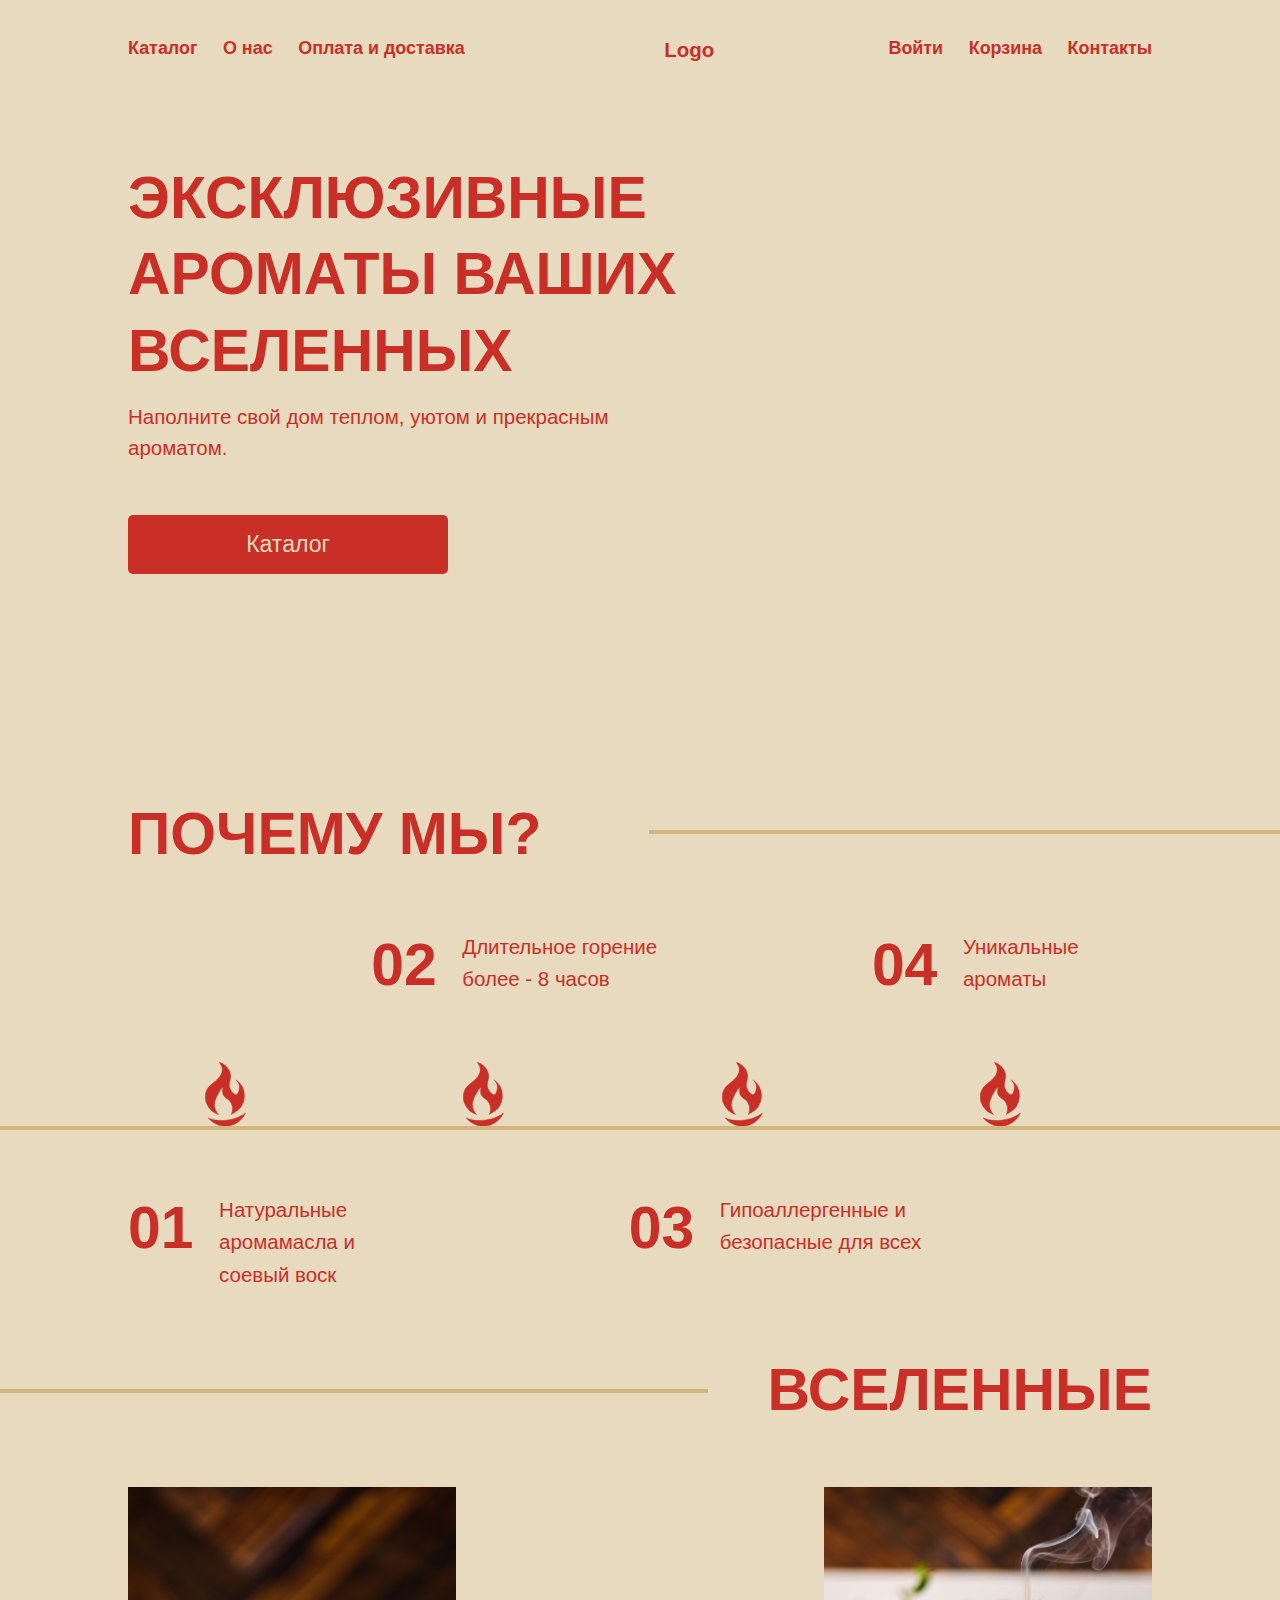
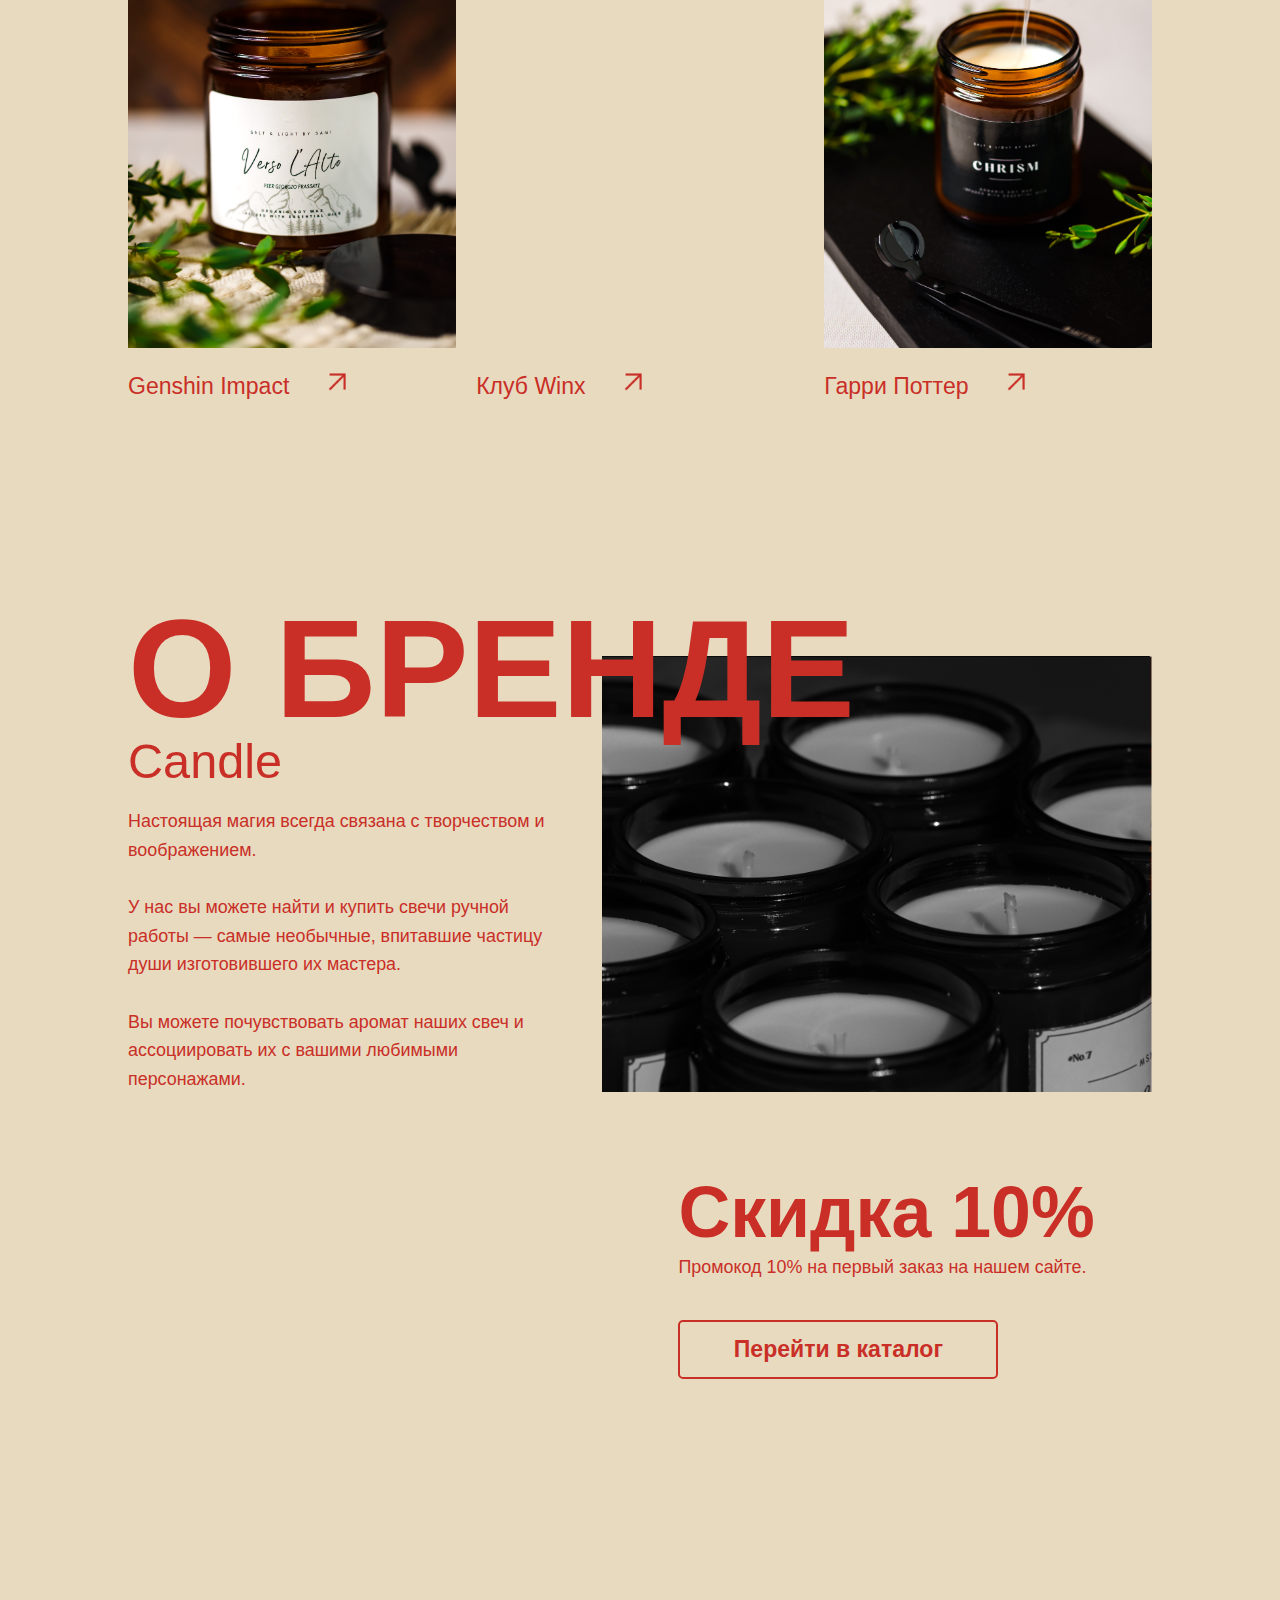
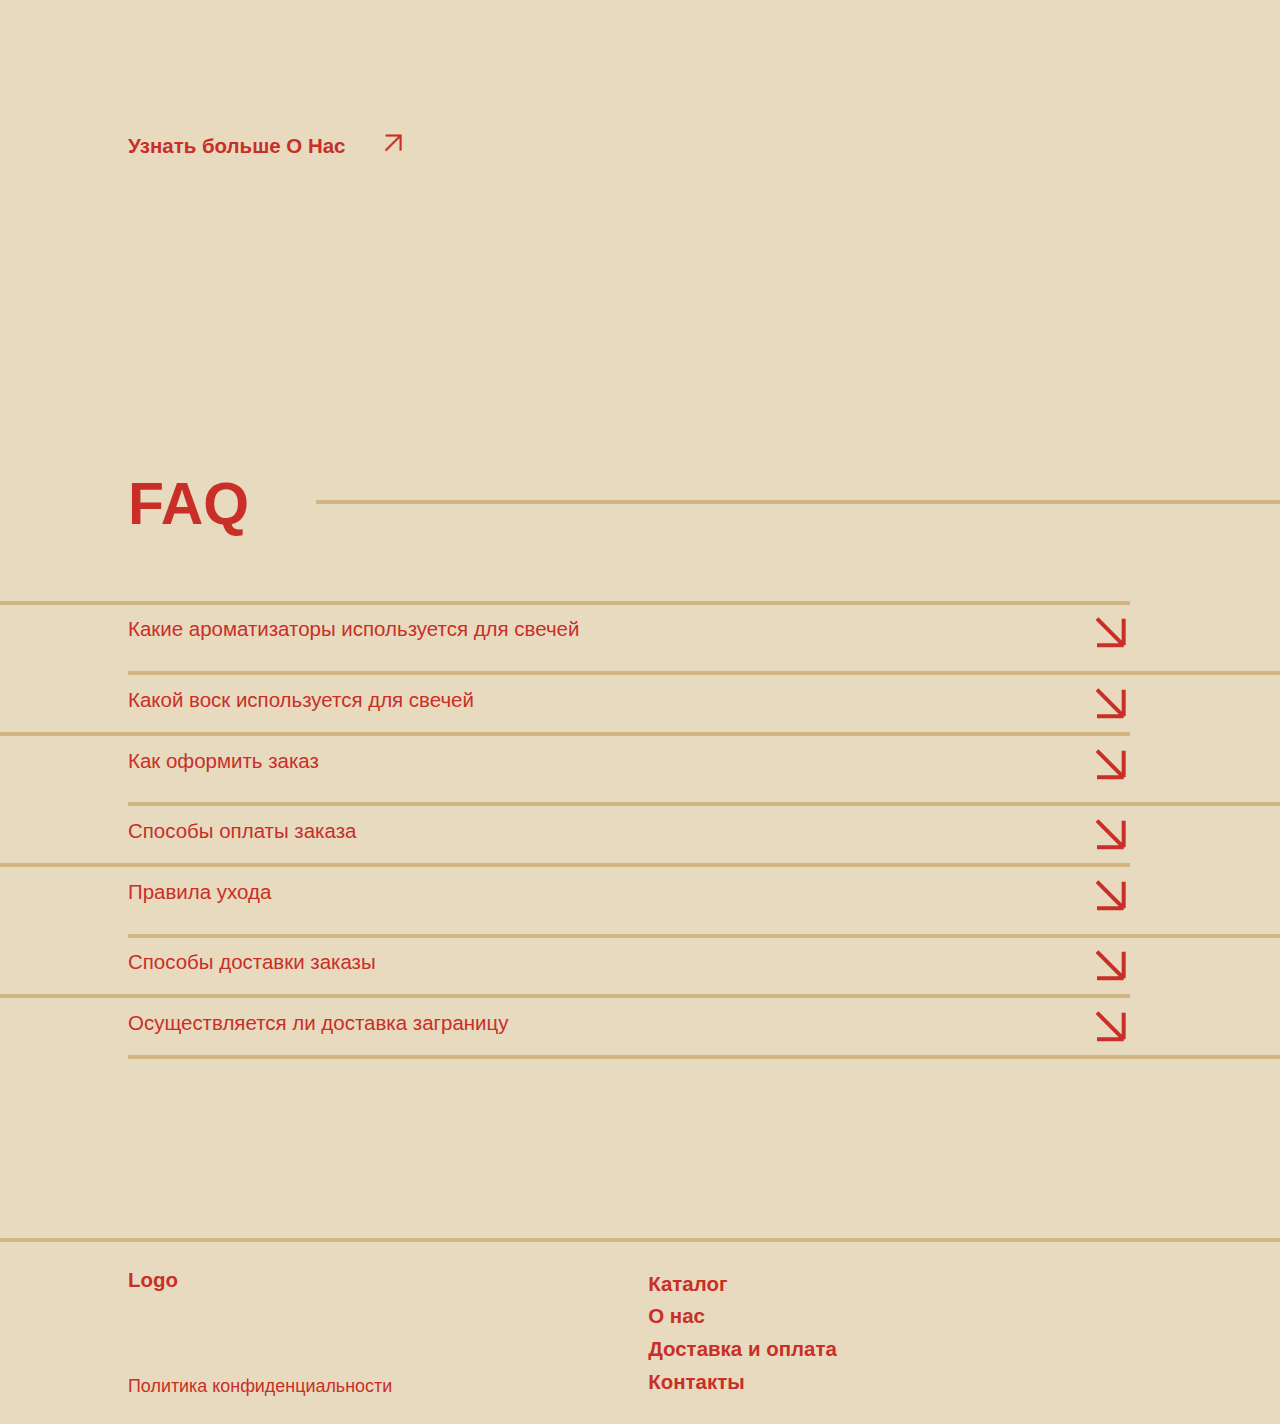
==== index.html @ 95ebd717 "first commit" ====
<!DOCTYPE html>
<html lang="en">
<head>
    <meta charset="UTF-8">
    <meta http-equiv="X-UA-Compatible" content="IE=edge">
    <meta name="viewport" content="width=device-width, initial-scale=1.0">
    <link rel="stylesheet" href="css/accordion.min.css">
    <link rel="stylesheet" href="css/style.css">
    <title>Document</title>
</head>
<body>
    <header class="home">
        <nav class="navigation">
            <div class="nav__left">
                <div class="link___catalog">
                    <a href="" class="link__nav__catalog">Каталог</a>
                </div>
                <div class="link___about__us">
                    <a href="about.html" class="link__nav__about__us">О нас</a>
                </div>
                <div class="link___payment__delivery">
                    <a href="delivery.html" class="link__nav__payment__delivery">Оплата и доставка</a>
                </div>
            </div>

            <div class="link__logo">
                <a href="index.html" class="logo">Logo</a>
            </div>

            <div class="nav__right">
                <div class="link___sign__in">
                    <a href="" class="link__nav__sign__in">Войти</a>
                </div>
                <div class="link___bag">
                    <a href="" class="link__nav__bag">Корзина</a>
                </div>
                <div class="link___contact">
                    <a href="contact.html" class="link__nav__contact">Контакты</a>
                </div>
            </div>
        </nav>
        <div class="header__block">
            <div class="block__left">
                <div class="container__header">
                    <div class="header__title">
                        <h1 class="title__slogan">
                            Эксклюзивные ароматы ваших вселенных
                        </h1>
                    </div>
                    <div class="header__text">
                        <p class="text__slogan">
                            Наполните свой дом теплом, уютом и прекрасным ароматом.
                        </p>
                    </div>
                    <div class="header__button__catalog">
                        <button class="button_catalog">Каталог</button>
                    </div>
                </div>
            </div>

            <div class="block__right">
                <div class="header__photo"></div>
            </div>
        </div>
    </header>
    <section class="Why">
        <div class="block__top">
            <div class="why__title">
                <p class="title__why">Почему мы?</p>
            </div>
            <div class="why__line">
                <hr class="line__top">
            </div>
        </div>



        <div class="text__midlle">
            <div class="item__work__middle text__middle__02">
                <div class="item__text__work">02</div>
                <div class="text__work">Длительное горение более - 8 часов</div>
            </div>

            <div class="item__work__middle text__middle__04">
                <div class="item__text__work">04</div>
                <div class="text__work text__work__04">Уникальные ароматы</div>
            </div>
        </div>


        <div class="block__middle">
            <div class="block__fair">
                <div class="block__fair__1"></div>
                <div class="block__fair__2"></div>
                <div class="block__fair__3"></div>
                <div class="block__fair__4"></div>
            </div>

            <div class="middle__line">
                <hr class="line__middle">
            </div>
        </div>


        <div class="text__midlle">
            <div class="item__work__middle text__middle__01">
                <div class="item__text__work">01</div>
                <div class="text__work">Натуральные аромамасла и соевый воск</div>
            </div>

            <div class="item__work__middle text__middle__03">
                <div class="item__text__work">03</div>
                <div class="text__work">Гипоаллергенные и безопасные для всех</div>
            </div>
        </div>


        <div class="block__bottom">
            <div class="universe__line">
                <hr class="line__bottom">
            </div>
            <div class="universe__title">
                <p class="title__universe">Вселенные</p>
            </div>
        </div>

        <div class="photo__universe">
            <div class="photo__text__universe universr__photo__item01">
                <div class="photo__item01__uni"></div>
                <div class="link__universe__text">
                    <a class="text__link__uni" href="">Genshin Impact</a>
                    <div class="arrow__link__uni"></div>
                </div>
            </div>
            <div class="photo__text__universe universr__photo__item01">
                <div class="photo__item02__uni"></div>
                <div class="link__universe__text">
                    <a class="text__link__uni" href="">Клуб Winx</a>
                    <div class="arrow__link__uni"></div>
                </div>
            </div>
            <div class="photo__text__universe universr__photo__item01">
                <div class="photo__item03__uni"></div>
                <div class="link__universe__text">
                    <a class="text__link__uni" href="">Гарри Поттер</a>
                    <div class="arrow__link__uni"></div>
                </div>
            </div>
        </div>
    </section>  
    <section class="Brand">
        <h1 class="brand__title">О бренде</h1>
        <div class="brand__container__top">
            <div class="brand__top__left">
                <p class="brand__logo">Candle</p>
                <p class="brand__text">
                    Настоящая магия всегда связана с творчеством и воображением. <br>

                   <br> У нас вы можете найти и купить свечи ручной работы — самые необычные, впитавшие частицу души изготовившего их мастера. <br>
                    
                   <br> Вы можете почувствовать аромат наших свеч и ассоциировать их с вашими любимыми персонажами.</p>
            </div>
            <div class="brand__top__right">
                <div class="brand__top__photo"></div>
            </div>
        </div>
        <dib class="brand__container__bottom">
            <div class="brand__bottom__left">
                <div class="photo__left__brand"></div>
                <div class="link__universe__text">
                    <a class="text__link__brend" href="">Узнать больше О Нас</a>
                    <div class="arrow__link__uni"></div>
                </div>
            </div>
            <div class="brand__bottom__right">
                <h1 class="title__barnd__right">Скидка 10%</h1>
                <p class="text__brand__right">Промокод 10% на первый заказ на нашем сайте.</p>
                <div class="header__button__catalog catalog__brand__button">
                    <button class="button_catalog catalog__brand">Перейти в каталог</button>
                </div>
                <div class="photo__brand__right"></div>
            </div>
        </dib>
    </section>
    <section class="FAQ">
        <div class="block__top">
            <div class="why__title">
                <p class="title__why">FAQ</p>
            </div>
            <div class="why__line">
                <hr class="line__top line__faq">
            </div>
        </div>
        <div class="container__faq">
            <ul class="list accordion-container">
                <li class="list__item ac">
                    <div class="faq__line">
                        <hr class="line__top line__faq__top">
                    </div>
                    <h3 class="list__item__title ac-header ac-trigger">Какие ароматизаторы используется для свечей
                        <svg class="arrow_bottom" width="31" height="31" viewBox="0 0 31 31" fill="none" xmlns="http://www.w3.org/2000/svg">
                            <path d="M2 1.66602L28.6667 28.3327M28.6667 28.3327V1.66602M28.6667 28.3327H2" stroke="#C92F27" stroke-width="4"/>
                            </svg>
                                                        
                    </h3>
                    <p class="list_item_text ac-panel">
                        Lorem ipsum dolor sit amet consectetur adipisicing elit. Perferendis dolorem quam quibusdam assumenda sapiente nobis tempora a sint error nesciunt. Nemo itaque dolorem, eius ratione quis, ea neque similique doloribus aspernatur eum tempora voluptas nobis. Laboriosam debitis illum totam inventore blanditiis accusantium assumenda nisi. Animi minima fugit iusto numquam tempore velit, voluptatibus rerum cumque saepe accusamus aspernatur rem! Quo fuga veniam tempora cupiditate hic, delectus fugiat? Natus deleniti perferendis nam eveniet architecto laudantium odit dolores minima et repellat facilis dolorum, libero alias reiciendis, quasi voluptatum illum nisi accusamus? Illo, nostrum. Recusandae, at fugit. Aliquam quia perferendis vitae quisquam eos. Ipsum corporis modi unde minima mollitia quasi dignissimos saepe corrupti nam ab, quia alias perspiciatis? Dolor perspiciatis voluptas eaque modi molestias.
                    </p>
                </li>
                <li class="list__item ac">
                    <div class="faq__line__bottom">
                        <hr class="line__top line__faq__bottom">
                    </div>
                    <h3 class="list__item__title ac-header ac-trigger">Какой воск используется для свечей
                        <svg class="arrow_bottom" width="31" height="31" viewBox="0 0 31 31" fill="none" xmlns="http://www.w3.org/2000/svg">
                            <path d="M2 1.66602L28.6667 28.3327M28.6667 28.3327V1.66602M28.6667 28.3327H2" stroke="#C92F27" stroke-width="4"/>
                            </svg>
                                                        
                    </h3>
                    <p class="list_item_text ac-panel">
                        Lorem ipsum dolor sit amet consectetur adipisicing elit. Perferendis dolorem quam quibusdam assumenda sapiente nobis tempora a sint error nesciunt. Nemo itaque dolorem, eius ratione quis, ea neque similique doloribus aspernatur eum tempora voluptas nobis. Laboriosam debitis illum totam inventore blanditiis accusantium assumenda nisi. Animi minima fugit iusto numquam tempore velit, voluptatibus rerum cumque saepe accusamus aspernatur rem! Quo fuga veniam tempora cupiditate hic, delectus fugiat? Natus deleniti perferendis nam eveniet architecto laudantium odit dolores minima et repellat facilis dolorum, libero alias reiciendis, quasi voluptatum illum nisi accusamus? Illo, nostrum. Recusandae, at fugit. Aliquam quia perferendis vitae quisquam eos. Ipsum corporis modi unde minima mollitia quasi dignissimos saepe corrupti nam ab, quia alias perspiciatis? Dolor perspiciatis voluptas eaque modi molestias.
                    </p>
                </li>
                <li class="list__item ac">
                    <div class="faq__line">
                        <hr class="line__top line__faq__top">
                    </div>
                    <h3 class="list__item__title ac-header ac-trigger">Как оформить заказ
                        <svg class="arrow_bottom" width="31" height="31" viewBox="0 0 31 31" fill="none" xmlns="http://www.w3.org/2000/svg">
                            <path d="M2 1.66602L28.6667 28.3327M28.6667 28.3327V1.66602M28.6667 28.3327H2" stroke="#C92F27" stroke-width="4"/>
                            </svg>
                                                        
                    </h3>
                    <p class="list_item_text ac-panel">
                        Lorem ipsum dolor sit amet consectetur adipisicing elit. Perferendis dolorem quam quibusdam assumenda sapiente nobis tempora a sint error nesciunt. Nemo itaque dolorem, eius ratione quis, ea neque similique doloribus aspernatur eum tempora voluptas nobis. Laboriosam debitis illum totam inventore blanditiis accusantium assumenda nisi. Animi minima fugit iusto numquam tempore velit, voluptatibus rerum cumque saepe accusamus aspernatur rem! Quo fuga veniam tempora cupiditate hic, delectus fugiat? Natus deleniti perferendis nam eveniet architecto laudantium odit dolores minima et repellat facilis dolorum, libero alias reiciendis, quasi voluptatum illum nisi accusamus? Illo, nostrum. Recusandae, at fugit. Aliquam quia perferendis vitae quisquam eos. Ipsum corporis modi unde minima mollitia quasi dignissimos saepe corrupti nam ab, quia alias perspiciatis? Dolor perspiciatis voluptas eaque modi molestias.
                    </p>
                </li>
                <li class="list__item ac">
                    <div class="faq__line__bottom">
                        <hr class="line__top line__faq__bottom">
                    </div>
                    <h3 class="list__item__title ac-header ac-trigger">Способы оплаты заказа
                        <svg class="arrow_bottom" width="31" height="31" viewBox="0 0 31 31" fill="none" xmlns="http://www.w3.org/2000/svg">
                            <path d="M2 1.66602L28.6667 28.3327M28.6667 28.3327V1.66602M28.6667 28.3327H2" stroke="#C92F27" stroke-width="4"/>
                            </svg>
                                                        
                    </h3>
                    <p class="list_item_text ac-panel">
                        Lorem ipsum dolor sit amet consectetur adipisicing elit. Perferendis dolorem quam quibusdam assumenda sapiente nobis tempora a sint error nesciunt. Nemo itaque dolorem, eius ratione quis, ea neque similique doloribus aspernatur eum tempora voluptas nobis. Laboriosam debitis illum totam inventore blanditiis accusantium assumenda nisi. Animi minima fugit iusto numquam tempore velit, voluptatibus rerum cumque saepe accusamus aspernatur rem! Quo fuga veniam tempora cupiditate hic, delectus fugiat? Natus deleniti perferendis nam eveniet architecto laudantium odit dolores minima et repellat facilis dolorum, libero alias reiciendis, quasi voluptatum illum nisi accusamus? Illo, nostrum. Recusandae, at fugit. Aliquam quia perferendis vitae quisquam eos. Ipsum corporis modi unde minima mollitia quasi dignissimos saepe corrupti nam ab, quia alias perspiciatis? Dolor perspiciatis voluptas eaque modi molestias.
                    </p>
                </li>
                <li class="list__item ac">
                    <div class="faq__line">
                        <hr class="line__top line__faq__top">
                    </div>
                    <h3 class="list__item__title ac-header ac-trigger">Правила ухода
                        <svg class="arrow_bottom" width="31" height="31" viewBox="0 0 31 31" fill="none" xmlns="http://www.w3.org/2000/svg">
                            <path d="M2 1.66602L28.6667 28.3327M28.6667 28.3327V1.66602M28.6667 28.3327H2" stroke="#C92F27" stroke-width="4"/>
                            </svg>
                                                        
                    </h3>
                    <p class="list_item_text ac-panel">
                        Lorem ipsum dolor sit amet consectetur adipisicing elit. Perferendis dolorem quam quibusdam assumenda sapiente nobis tempora a sint error nesciunt. Nemo itaque dolorem, eius ratione quis, ea neque similique doloribus aspernatur eum tempora voluptas nobis. Laboriosam debitis illum totam inventore blanditiis accusantium assumenda nisi. Animi minima fugit iusto numquam tempore velit, voluptatibus rerum cumque saepe accusamus aspernatur rem! Quo fuga veniam tempora cupiditate hic, delectus fugiat? Natus deleniti perferendis nam eveniet architecto laudantium odit dolores minima et repellat facilis dolorum, libero alias reiciendis, quasi voluptatum illum nisi accusamus? Illo, nostrum. Recusandae, at fugit. Aliquam quia perferendis vitae quisquam eos. Ipsum corporis modi unde minima mollitia quasi dignissimos saepe corrupti nam ab, quia alias perspiciatis? Dolor perspiciatis voluptas eaque modi molestias.
                    </p>
                </li>
                <li class="list__item ac">
                    <div class="faq__line__bottom">
                        <hr class="line__top line__faq__bottom">
                    </div>
                    <h3 class="list__item__title ac-header ac-trigger">Способы доставки заказы
                        <svg class="arrow_bottom" width="31" height="31" viewBox="0 0 31 31" fill="none" xmlns="http://www.w3.org/2000/svg">
                            <path d="M2 1.66602L28.6667 28.3327M28.6667 28.3327V1.66602M28.6667 28.3327H2" stroke="#C92F27" stroke-width="4"/>
                            </svg>
                                                        
                    </h3>
                    <p class="list_item_text ac-panel">
                        Lorem ipsum dolor sit amet consectetur adipisicing elit. Perferendis dolorem quam quibusdam assumenda sapiente nobis tempora a sint error nesciunt. Nemo itaque dolorem, eius ratione quis, ea neque similique doloribus aspernatur eum tempora voluptas nobis. Laboriosam debitis illum totam inventore blanditiis accusantium assumenda nisi. Animi minima fugit iusto numquam tempore velit, voluptatibus rerum cumque saepe accusamus aspernatur rem! Quo fuga veniam tempora cupiditate hic, delectus fugiat? Natus deleniti perferendis nam eveniet architecto laudantium odit dolores minima et repellat facilis dolorum, libero alias reiciendis, quasi voluptatum illum nisi accusamus? Illo, nostrum. Recusandae, at fugit. Aliquam quia perferendis vitae quisquam eos. Ipsum corporis modi unde minima mollitia quasi dignissimos saepe corrupti nam ab, quia alias perspiciatis? Dolor perspiciatis voluptas eaque modi molestias.
                    </p>
                </li>
                <li class="list__item ac">
                    <div class="faq__line">
                        <hr class="line__top line__faq__top">
                    </div>
                    <h3 class="list__item__title ac-header ac-trigger">Осуществляется ли доставка заграницу
                        <svg class="arrow_bottom" width="31" height="31" viewBox="0 0 31 31" fill="none" xmlns="http://www.w3.org/2000/svg">
                            <path d="M2 1.66602L28.6667 28.3327M28.6667 28.3327V1.66602M28.6667 28.3327H2" stroke="#C92F27" stroke-width="4"/>
                            </svg>
                                                        
                    </h3>
                    <p class="list_item_text ac-panel">
                        Lorem ipsum dolor sit amet consectetur adipisicing elit. Perferendis dolorem quam quibusdam assumenda sapiente nobis tempora a sint error nesciunt. Nemo itaque dolorem, eius ratione quis, ea neque similique doloribus aspernatur eum tempora voluptas nobis. Laboriosam debitis illum totam inventore blanditiis accusantium assumenda nisi. Animi minima fugit iusto numquam tempore velit, voluptatibus rerum cumque saepe accusamus aspernatur rem! Quo fuga veniam tempora cupiditate hic, delectus fugiat? Natus deleniti perferendis nam eveniet architecto laudantium odit dolores minima et repellat facilis dolorum, libero alias reiciendis, quasi voluptatum illum nisi accusamus? Illo, nostrum. Recusandae, at fugit. Aliquam quia perferendis vitae quisquam eos. Ipsum corporis modi unde minima mollitia quasi dignissimos saepe corrupti nam ab, quia alias perspiciatis? Dolor perspiciatis voluptas eaque modi molestias.
                    </p>
                    <div class="faq__line__bottom">
                        <hr class="line__top line__faq__bottom">
                    </div>
                </li>
            </ul>
        </div>
    </section>
    <footer>
        <hr class="line__footer">
        <div class="footer__container">
            <div class="left__footer">
                <div class="link__logo">
                    <a href="index.html" class="logo">Logo</a>
                </div>
                <div class="politica">
                    <a href="" class="privacy_policy">Политика конфиденциальности</a>
                </div>
            </div>
            <div class="right__footer">
                <div class="link__catalog">
                    <a href="" class="catalog">Каталог</a>
                </div>
                <div class="link__about">
                    <a href="about.html" class="about">О нас</a>
                </div>
                <div class="link__delivery">
                    <a href="delivery.html" class="delivery">Доставка и оплата</a>
                </div>
                <div class="link__contact">
                    <a href="contact.html" class="contact">Контакты</a>
                </div>
            </div>
        </div>
    </footer>
    <script src="js/accordion.min.js"></script>
    <script src="js/index.js"></script>
</body>
</html>
---- css/accordion.min.css ----
@charset "UTF-8";
/**
 * Accordion v3.3.4
 * Lightweight and accessible accordion module created in pure Javascript
 * https://github.com/michu2k/Accordion
 *
 * Copyright (c) Michał Strumpf
 * Published under MIT License
 */

.ac{margin-top:8px;border:1px solid #eee;background-color:#fff;box-sizing:border-box}.ac .ac-header{margin:0;padding:0}.ac .ac-trigger{font:bold 16px Arial,sans-serif;color:#111;text-align:left;width:100%;padding:8px 32px 8px 8px;display:block;cursor:pointer;background-color:transparent;transition:color .25s ease;position:relative;text-decoration:none;margin:0;border:0}.ac .ac-trigger::after{content:"+";text-align:center;width:15px;-webkit-transform:translate(0,-50%);transform:translate(0,-50%);position:absolute;right:10px;top:50%}.ac .ac-trigger:focus{color:#8a8a8a}.ac .ac-panel{overflow:hidden;transition-property:height,visibility;transition-timing-function:ease}.ac .ac-panel .ac-text{font:15px/24px Arial,sans-serif;color:#111;padding:8px;margin:0}.ac.js-enabled .ac-panel{visibility:hidden}.ac.is-active .ac-panel{visibility:visible}.ac.is-active>.ac-header .ac-trigger::after{content:"–"}
---- css/style.css ----
@font-face {
    font-family: "MAK";
    font-style: normal;
    font-weight: 400;
  
    src: local("MAK"),
         url("/font/Mak/MAK.otf") format("otf");
}
@font-face {
    font-family: "MAK";
    font-style: normal;
    font-weight: 700;
  
    src: local("MAK"),
         url("/font/Mak/MAK-bold.otf") format("otf");
}
@font-face {
    font-family: "Roboto";
    font-style: normal;
    font-weight: 400;
  
    src: local("Roboto"),
         url("/font/Roboto/Roboto-Regular.ttf") format("ttf");
}
  @font-face {
    font-family: "Roboto";
    font-style: normal;
    font-weight: 700;
  
    src: local("Roboto"),
         url("/font/Roboto/Roboto-Bold.ttf") format("ttf");
}
@font-face {
    font-family: "Roboto";
    font-style: normal;
    font-weight: 300;
  
    src: local("Roboto"),
         url("/font/Roboto/Roboto-Thin.woff") format("woff");
}
*{
    padding: 0;
    margin: 0;
}
:root{
    --collor1: #E8DABF;
    --collor2: #C92F27;
    --collor5: #D2B681;
    --collor3: #1E1515;
    --collor4: #FFEBDD;
}
body{
    font-family: 'Roboto', sans-serif;
    font-weight: 400;
    background-color: var(--collor1);
    color: var(--collor2);
    box-sizing: border-box;
}

/* navigation */
.navigation{
    display: flex;
    justify-content: space-between;
    padding-left: 10vw;
    padding-right: 10vw;
    padding-top: 3vw;
}
.nav__left{
    display: flex;
    justify-content: space-between;
}
.nav__left a{
    padding-right: 2vw;
}
.nav__right{
    display: flex;
    justify-content: space-between;
}
.navigation a{
    font-family: 'Roboto', sans-serif;
    font-weight: 700;
    text-decoration: none;
    font-size: 1.4vw;
    color: var(--collor2);
}
.link__nav__sign__in{
    padding-right: 2vw;
}
.link__nav__bag{
    padding-right: 2vw;
}
@media only screen and (max-width: 480px) {
    
}







/* header */
.header__block{
    display: flex;
    justify-content: space-between;
    padding-left: 10vw;
    padding-right: 10vw;
}
.title__slogan{
    font-size: 4.6vw;
    font-family: 'MAK', sans-serif;
    font-weight: 700;
    text-transform: uppercase;
    margin-top: 1vw;
    line-height: 130%;
}
.header__text{
    width: 45vw;
    font-size: 1.6vw;
    padding-top: 1vw;
}
.text__slogan{
    font-family: 'Roboto', sans-serif;
    font-weight: 400;
    line-height: 150%;
}
.header__button__catalog{
    margin-top: 4vw;
}
.button_catalog{
    width: 25vw;
    height: 4.6vw;
    font-size: 1.8vw;
    border-radius: 5px;
    background-color: var(--collor2);
    color: var(--collor1);
    border: none;
}
.block__right{
    right: 0;
}
.header__photo{
    padding-left: 4vw;
    width: 25vw;
    height: 36vw;
    background: url("../img/большая_баночка_свеча.png") no-repeat;
    background-size: cover;
}
@media only screen and (max-width: 480px){
    /* .header__block{
        align-items: center;
        display: block;
        padding-left: 20vw;
        padding-right: 20vw;
    }
    .title__slogan{
        font-size: 78px;
        margin-top: 1vw;
        line-height: 140%;
    }
    .header__text{
        width: 170vw;
        font-size: 32px;
        padding-top: 1vw;
    }
    .text__slogan{
        font-family: 'Roboto', sans-serif;
        font-weight: 400;
        line-height: 150%;
    }
    .header__button__catalog{
        margin-top: 10vw;
    }
    .button_catalog{
        font-size: 32px;
        border-radius: 5px;
        width: 135vw;
        height: 25vw;
    }
    .header__photo{
        margin-left: -9vw;
        margin-top: 20vw;
        padding-left: 0vw;
        width: 180vw;
        height: 225vw;
    } */
}






/* why */
.Why{
    margin-top: 15vw;
    margin-bottom: 20vw;
}
.block__top{
    display: flex;
    justify-content: space-between;
    margin-bottom: 5vw;
}
.title__why{
    padding-left: 10vw;
    text-transform: uppercase;
    font-size: 4.6vw;
    font-family: 'MAK', sans-serif;
    font-weight: 700;
}
.why__line{
    padding-top: 2.4vw;
}
.line__top{
    padding-right: 5vw;
    border: 2px solid var(--collor5);
    width: 44vw;
}








.item__work__middle{
    display: flex;
}
.item__text__work{
    font-size: 4.6vw;
    font-family: 'MAK', sans-serif;
    font-weight: 700;
}
.text__work{
    width: 16vw;
    font-size: 1.6vw;
    margin-left: 2vw;
    line-height: 160%;
}
.text__midlle{
    display: flex;
}
.text__middle__01{
    padding-left: 10vw;
}
.text__middle__03{
    padding-left: 16vw;
}
.text__middle__02{
    padding-left: 29vw;
}
.text__middle__04{
    padding-left: 16vw;
}
.text__work__04{
    width: 14vw;
}

.block__middle{
    margin-top: 5vw;
    margin-bottom: 5vw;
}
.block__fair{
    display: flex;
}
.block__fair__1{
    margin-left: 16vw;
    width: 3.2vw;
    height: 5vw;
    background: url("../img/свеча.svg") no-repeat;
    background-size: cover;
}
.block__fair__2{
    margin-left: 17vw;
    width: 3.2vw;
    height: 5vw;
    background: url("../img/свеча.svg") no-repeat;
    background-size: cover;
}
.block__fair__3{
    margin-left: 17vw;
    width: 3.2vw;
    height: 5vw;
    background: url("../img/свеча.svg") no-repeat;
    background-size: cover;
}
.block__fair__4{
    margin-right: 16vw;
    margin-left: 17vw;
    width: 3.2vw;
    height: 5vw;
    background: url("../img/свеча.svg") no-repeat;
    background-size: cover;
}
.block__middle{
    width: 100%;
}
.line__middle{
    border: 2px solid var(--collor5);
}




.block__bottom{
    display: flex;
    justify-content: space-between;
    margin-top: 5vw;
    margin-bottom: 5vw;
}
.title__universe{
    padding-right: 10vw;
    font-size: 4.6vw;
    text-transform: uppercase;
    font-family: 'MAK', sans-serif;
    font-weight: 700;
}
.universe__line{
    padding-top: 2.6vw;
}
.line__bottom{
    padding-right: 5vw;
    border: 2px solid var(--collor5);
    width: 50vw;
}






/* universe */
.photo__universe{
    display: flex;
    justify-content: space-between;
    padding-left: 10vw;
    padding-right: 10vw;
}
.link__universe__text{
    display: flex;
    margin-top: 2vw;
}
.link__universe__text a{
    text-decoration: none;
    color: var(--collor2);
}
.text__link__uni{
    font-size: 1.8vw;
    font-family: 'Roboto', sans-serif;
    font-weight: 400;
}
.arrow__link__uni{
    width: 1.4vw;
    height: 1.4vw;
    background: url("../img/arrow.png") no-repeat;
    background-size: cover;
    margin-left: 3vw;
}
.photo__item01__uni{
    width: 25.6vw;
    height: 36vw;
    background: url("../img/свеча.jpg") no-repeat;
    background-size: cover;
}
.photo__item02__uni{
    width: 25.6vw;
    height: 36vw;
    background: url("../img/свеча_3.png") no-repeat;
    background-size: cover;
}
.photo__item03__uni{
    width: 25.6vw;
    height: 36vw;
    background: url("../img/свеч_2.jpg") no-repeat;
    background-size: cover;
}





/* Brand section */
.Brand{
    padding-left: 10vw;
    padding-right: 10vw;
    margin-bottom: 14vw;
}
.brand__title{
    position: absolute;
    font-size: 10.9vw;
    font-family: 'MAK', sans-serif;
    font-weight: 700;
    text-transform: uppercase;
    margin-top: -5.3vw;
}
.brand__container__top{
    display: flex;
    justify-content: space-between;
}
.brand__text{
    width: 34vw;
    font-size: 1.4vw;
    line-height: 160%;
}
.brand__top__photo{
    width: 43vw;
    height: 34vw;
    background: url("../img/Brand_photo_01.png") no-repeat;
    background-size: cover;
}
.brand__logo{
    font-size: 3.8vw;
    font-family: 'MAK', sans-serif;
    font-weight: 400;
    margin-bottom: 1.4vw;
    
}
.brand__top__left{
    padding-top: 6vw;
}
.brand__container__bottom{
    display: flex;
    margin-top: 6vw;
    margin-bottom: 9vw;
}
.photo__left__brand{
    width: 36vw;
    height: 42vw;
    background: url("../img/brand__photo_02.png") no-repeat;
    background-size: cover;
}
.text__link__brend{
    font-size: 1.6vw;
    font-family: 'Roboto', sans-serif;
    font-weight: 700;
}
.brand__bottom__right{
    padding-left: 7vw;
}
.title__barnd__right{
    font-size: 5.6vw;
    font-family: 'MAK', sans-serif;
    font-weight: 800;
}
.text__brand__right{
    width: 34vw;
    font-size: 1.4vw;
    line-height: 160%;
}
.catalog__brand{
    background-color: var(--collor1);
    color: var(--collor2);
    border: 2px solid var(--collor2);
    font-weight: 700;
}
.catalog__brand__button{
    margin-top: 3vw;
}
.photo__brand__right{
    margin-top: 14vw;
    width: 35vw;
    height: 26vw;
    background: url("../img/необычная\ форма\ свечи.png") no-repeat;
    background-size: cover;
}
.line__faq{
    width: 70vw;
}






/* FAQ */
.FAQ{
    margin-bottom: 14vw;
}
.line__faq__top{
    width: 83vw;
}
.faq__line__bottom{
    display: flex;
    justify-content: end;
}
.line__faq__bottom{
    width: 88vw;
    margin-left: 10vw;
}
.container__faq{
    margin-bottom: 10vw;
}
.list_item_text{
    width: 78vw;
    padding-left: 10vw;
    font-size: 1.6vw;
    font-family: 'Roboto', sans-serif;
    font-weight: 400;
    line-height: 160%;
    padding-top: 1vw;
}
.list__item .list__item-text {
    margin: 0;
    padding: 0;
}

.ac .ac-trigger::after {
    content: none;
}

.ac {
    margin-top: 0;
    border: none;
    background-color: transparent;
}

.is-active .list__item-icon {
    transform: rotate(45deg);
}
.ac .ac-trigger {
    padding: 0;
    padding-top: 1vw;
    font-family: 'Roboto', sans-serif;
    font-weight: 400;
    color: var(--collor2);
    text-align: left;
    padding-left: 10vw;
    display: flex;
    justify-content: space-between;
    cursor: pointer;
    background-color: transparent;
    transition: color .25s ease;
    position: relative;
    text-decoration: none;
    margin: 0;
    border: 0;
    font-size: 1.6vw;
    width: 78vw;
}









/* footer */
.line__footer{
    border: 2px solid var(--collor5);
}
.footer__container{
    display: flex;
    padding-left: 10vw;
    font-family: 'Roboto', sans-serif;
    font-weight: 700;
    margin-top: 2vw;
    margin-bottom: 2vw;
}
.right__footer{
    margin-left: 20vw;
}
.right__footer a{
    text-decoration: none;
    color: var(--collor2);
    font-size: 1.6vw;
    line-height: 160%;
}
.link__logo a{
    text-decoration: none;
    color: var(--collor2);
    font-size: 1.6vw;
}
.politica a{
    text-decoration: none;
    color: var(--collor2);
    font-family: 'Roboto', sans-serif;
    font-weight: 400;
    font-size: 1.4vw;
}
.link__logo{
    padding-bottom: 6.6vw;
}
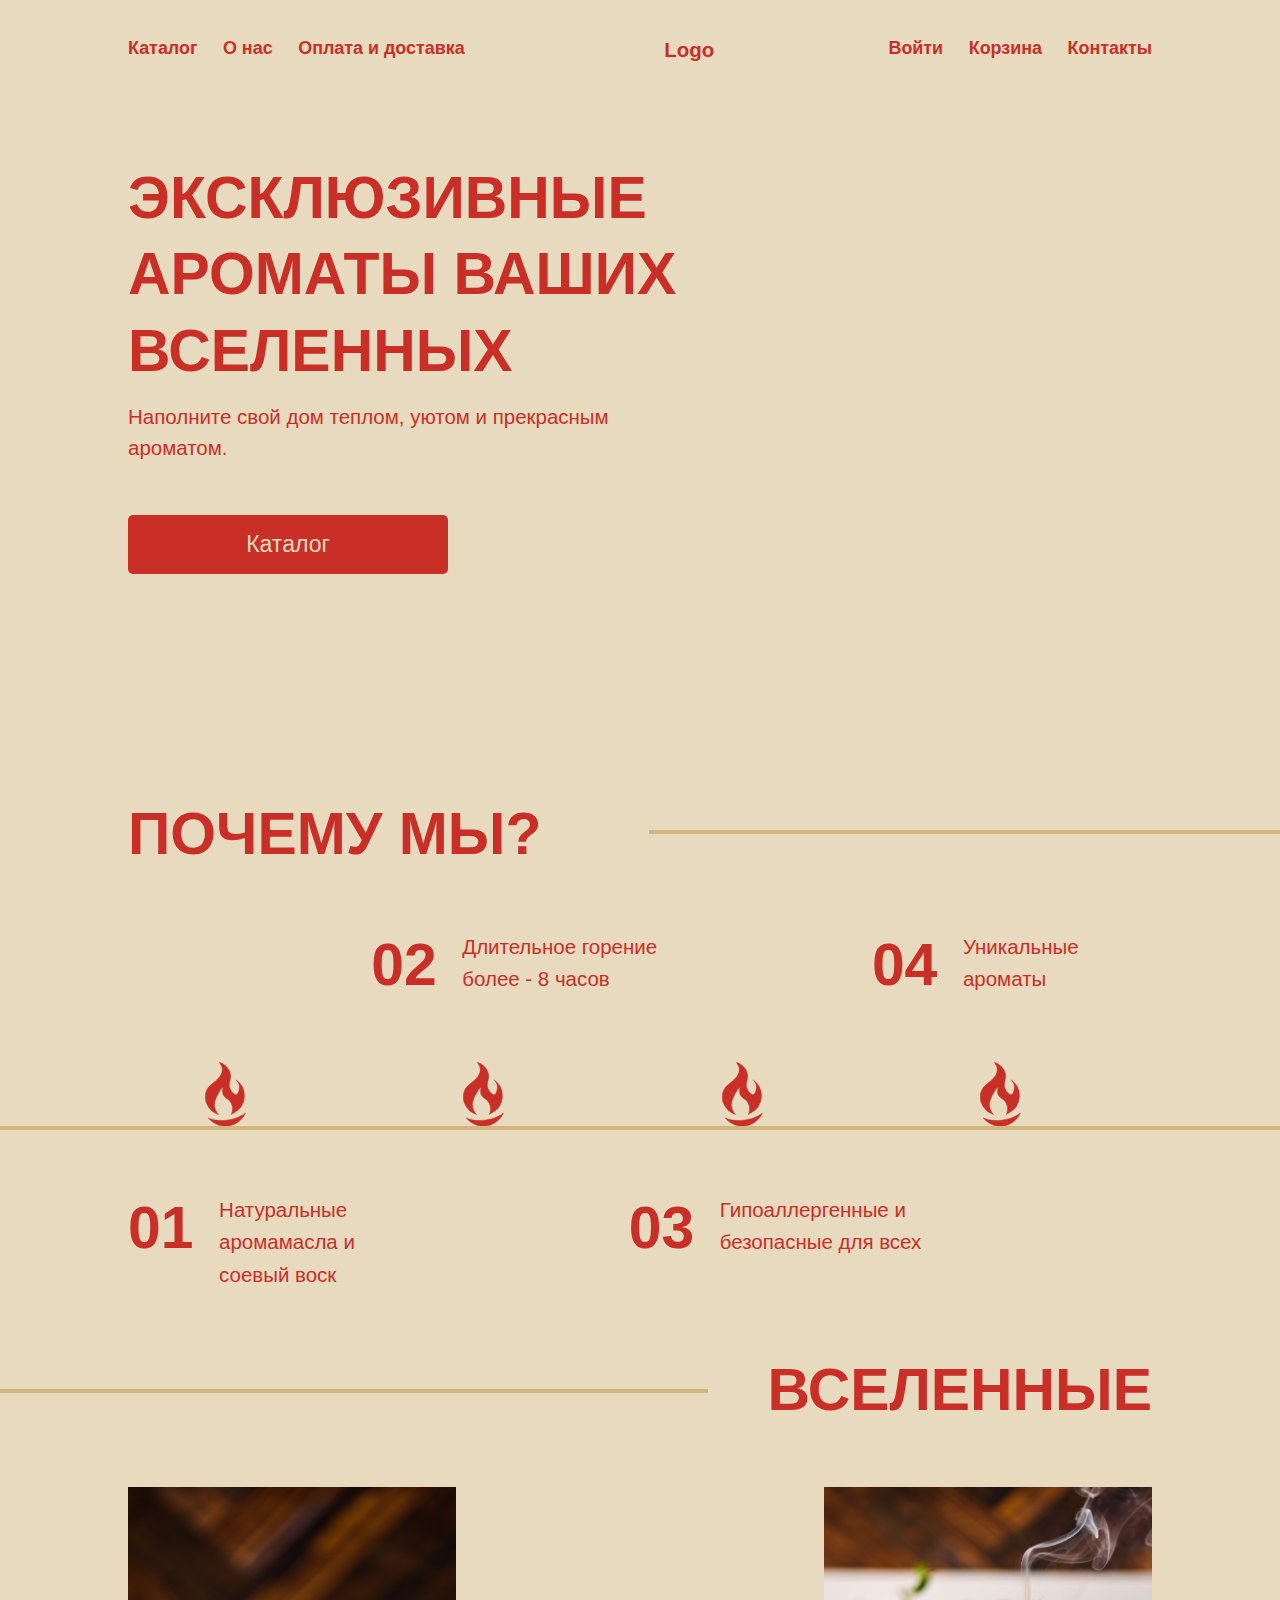
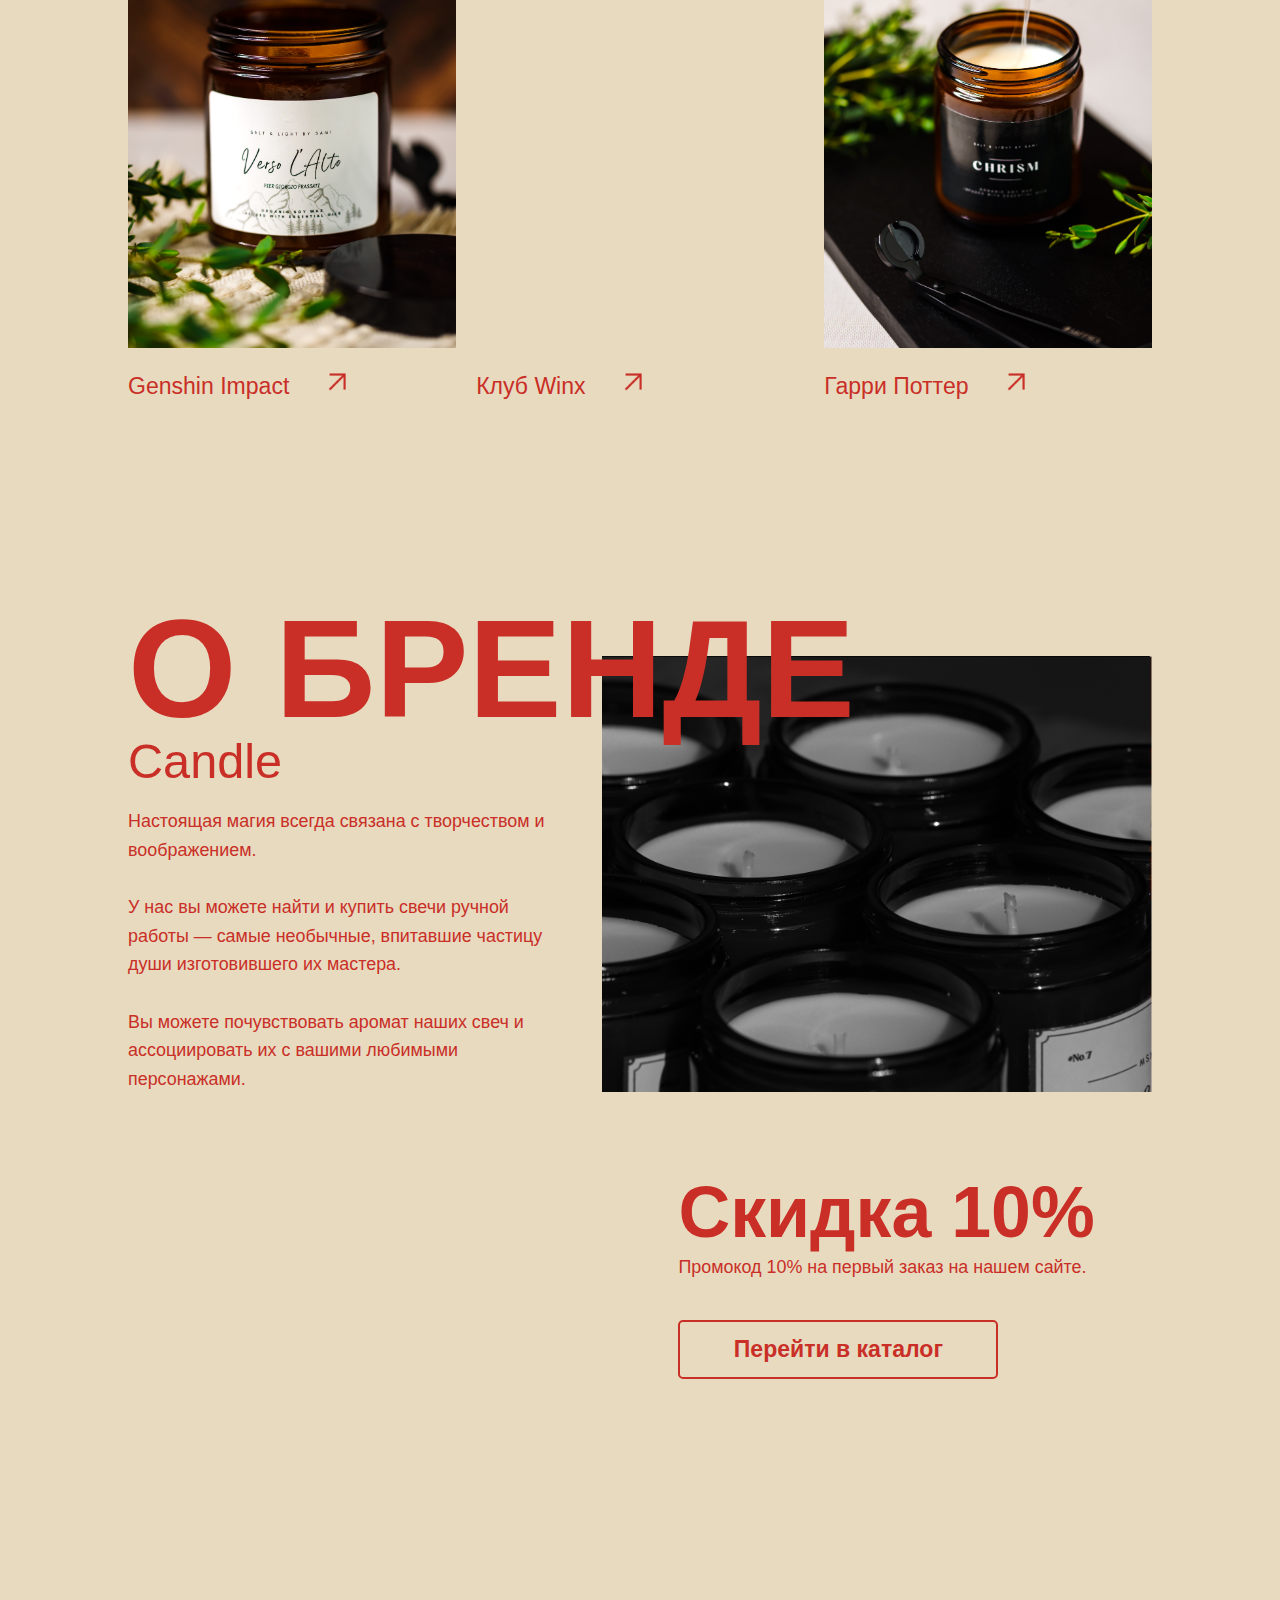
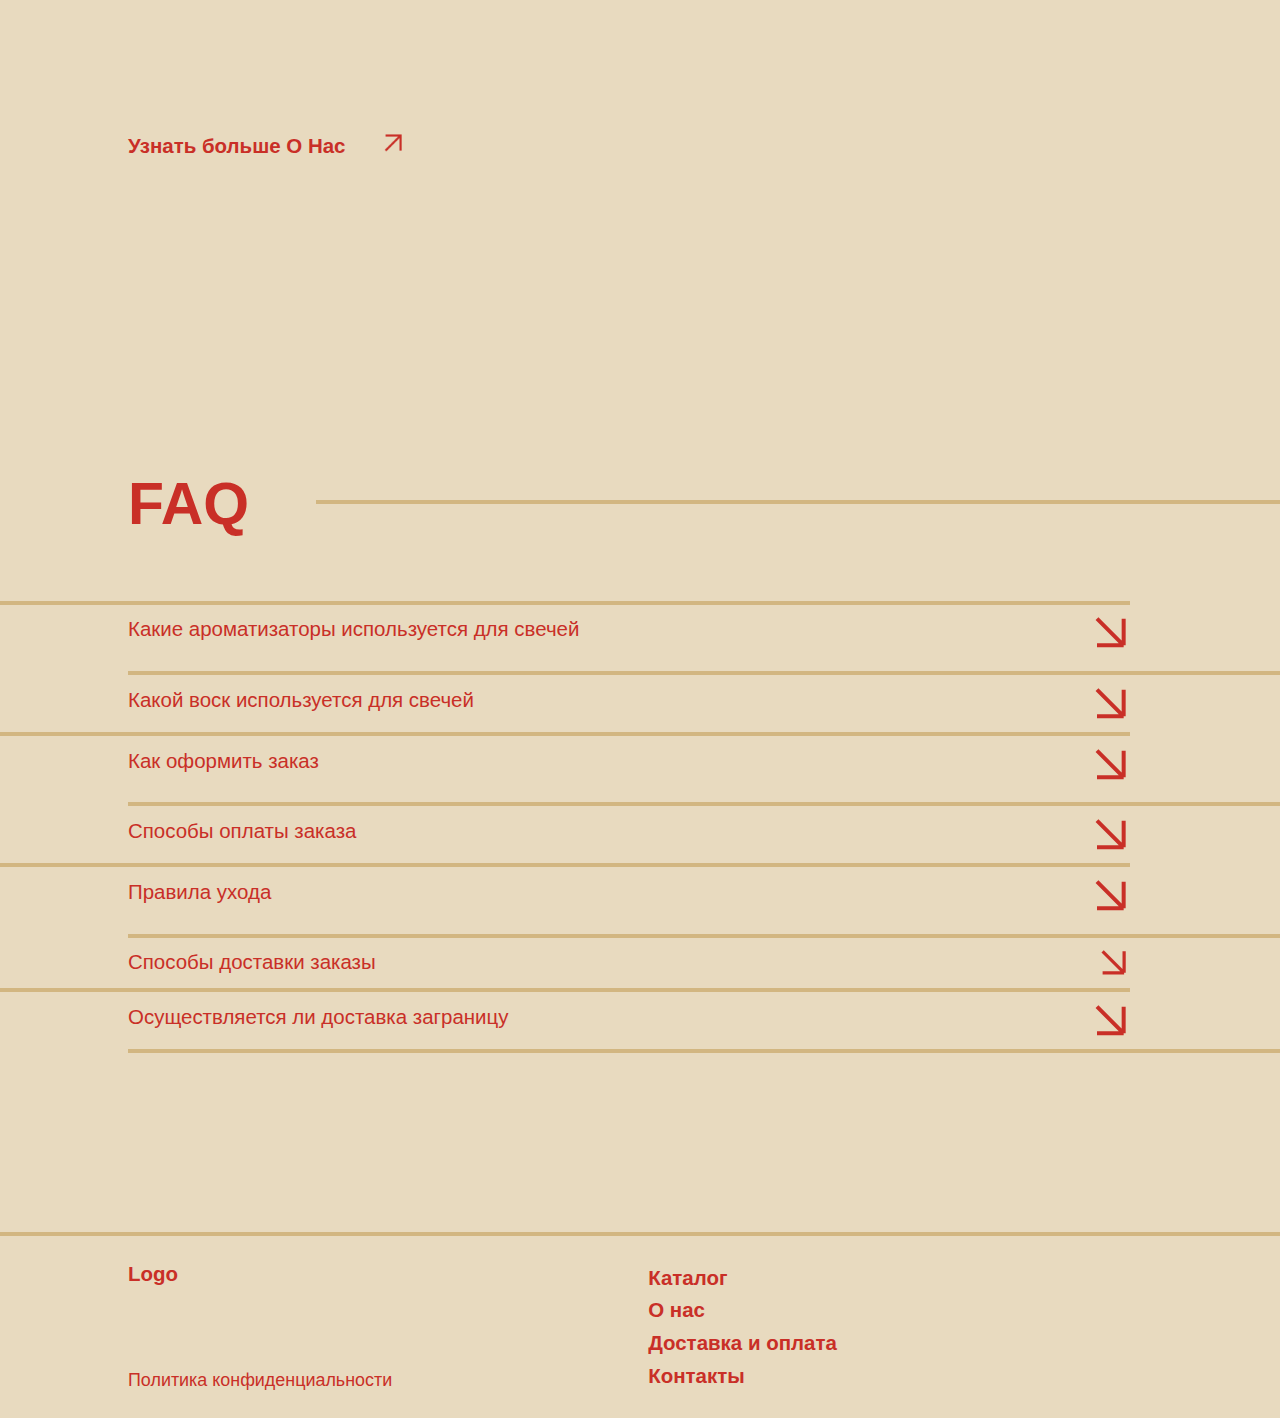
==== commit e4cdcaec: "Исправления" ====
--- a/index.html
+++ b/index.html
@@ -10,7 +10,40 @@
 </head>
 <body>
     <header class="home">
-        <nav class="navigation">
+        <div class="mobile__head">
+            <div class="container__mobile">
+                <input type="checkbox" id="nav-toggle" hidden>
+    
+        <nav class="nav">
+
+        <label for="nav-toggle" class="nav-toggle" onclick></label>
+        <h2 class="logo"> 
+            <a href="//dbmast.ru/">Candle</a> 
+        </h2>
+        <ul>
+            <li><a href="" class="link__nav__catalog">Каталог</a>
+            <li><a href="about.html" class="link__nav__about__us">О нас</a>
+            <li><a href="delivery.html" class="link__nav__payment__delivery">Оплата и доставка</a>
+            <li><a href="" class="link__nav__sign__in">Войти</a>
+            <a href="contact.html" class="link__nav__contact">Контакты</a>
+        </ul>
+        </nav>
+            </div>
+              <div class="link__logo">
+                <a href="index.html" class="logo">Logo</a>
+              </div>
+              <div class="link___bag">
+                <a href="" class="link__nav__bag"><svg width="28" height="31" viewBox="0 0 28 31" fill="none" xmlns="http://www.w3.org/2000/svg">
+                    <path d="M7.91304 13.6203V5.75949C8.37681 4.50633 10.2087 2 13.8261 2C17.4435 2 19.2754 4.50633 19.7391 5.75949V13.6203M2 9.86076C2 15.2152 2 26.1291 2 26.9494C2 27.7696 4.08696 28.6582 5.13043 29C10.1159 29 20.5739 29 22.5217 29C24.4696 29 25.6522 26.9494 26 25.9241V9.86076H14H2Z" stroke="#C92F27" stroke-width="3"/>
+                    </svg>
+                    </a>
+            </div>
+        </div>
+        
+
+
+
+        <nav class="navigation__pc">
             <div class="nav__left">
                 <div class="link___catalog">
                     <a href="" class="link__nav__catalog">Каталог</a>
@@ -113,8 +146,70 @@
                 <div class="text__work">Гипоаллергенные и безопасные для всех</div>
             </div>
         </div>
-
-
+<!-- mobile -->
+        <div class="why__mobile">
+
+            <div class="box__left">
+                <div class="item__work__middle text__middle__01">
+                    <div class="box01">
+                        <div class="item__text__work">01</div>
+                        <div class="block__fair__1"></div>
+                    </div>
+                    
+                    <div class="text__work">Натуральные аромамасла и соевый воск</div>
+                </div>
+                <div class="item__work__middle text__middle__03">
+                    <div class="box03">
+                        <div class="item__text__work">03</div>
+                        <div class="block__fair__3"></div>
+                    </div>
+                    
+                    <div class="text__work">Гипоаллергенные и безопасные для всех</div>    
+                </div>
+            </div>
+            
+
+
+
+            <div class="middle__line">
+                <hr class="line__middle">
+            </div>
+
+            
+            <div class="box__right">
+                <div class="item__work__middle text__middle__02">
+                    <div class="box02">
+                        <div class="block__fair__2"></div>
+                        <div class="item__text__work number__02">02</div>
+                        
+                    </div>
+                    <div class="text__work text__work__02">Длительное горение более - 8 часов</div>
+                </div>
+                <div class="item__work__middle text__middle__04">
+                    <div class="box04">
+                        <div class="block__fair__4"></div>
+                        <div class="item__text__work number__04">04</div>
+                        
+                    </div>
+                    
+                    <div class="text__work text__work__04">Уникальные ароматы</div>
+                </div>
+            </div>
+            
+        </div>
+    
+    
+
+
+
+
+
+            
+            
+
+
+                
+<!-- pc -->
         <div class="block__bottom">
             <div class="universe__line">
                 <hr class="line__bottom">
@@ -123,7 +218,13 @@
                 <p class="title__universe">Вселенные</p>
             </div>
         </div>
-
+<!-- mobile -->
+<div class="block__bottom__mobile">
+    <div class="universe__title">
+        <p class="title__universe">Вселенные</p>
+    </div>
+</div>
+<!-- pc -->
         <div class="photo__universe">
             <div class="photo__text__universe universr__photo__item01">
                 <div class="photo__item01__uni"></div>
@@ -268,7 +369,7 @@
                         <hr class="line__top line__faq__bottom">
                     </div>
                     <h3 class="list__item__title ac-header ac-trigger">Способы доставки заказы
-                        <svg class="arrow_bottom" width="31" height="31" viewBox="0 0 31 31" fill="none" xmlns="http://www.w3.org/2000/svg">
+                        <svg class="arrow_bottom" width="25" height="25" viewBox="0 0 31 31" fill="none" xmlns="http://www.w3.org/2000/svg">
                             <path d="M2 1.66602L28.6667 28.3327M28.6667 28.3327V1.66602M28.6667 28.3327H2" stroke="#C92F27" stroke-width="4"/>
                             </svg>
                                                         
@@ -323,6 +424,31 @@
                 </div>
             </div>
         </div>
+        <!-- mobile -->
+
+        <div class="footer__container__mobile">
+                <div class="link__logo">
+                    <a href="index.html" class="logo">Logo</a>
+                </div>
+                <div class="link__catalog">
+                    <a href="" class="catalog">Каталог</a>
+                </div>
+                <div class="link__about">
+                    <a href="about.html" class="about">О нас</a>
+                </div>
+                <div class="link__delivery">
+                    <a href="delivery.html" class="delivery">Доставка и оплата</a>
+                </div>
+                <div class="link__contact">
+                    <a href="contact.html" class="contact">Контакты</a>
+                </div>
+            <div class="politica">
+                <a href="" class="privacy_policy">Политика конфиденциальности</a>
+            </div>
+        </div>
+
+
+
     </footer>
     <script src="js/accordion.min.js"></script>
     <script src="js/index.js"></script>
--- a/css/style.css
+++ b/css/style.css
@@ -58,7 +58,7 @@
 }
 
 /* navigation */
-.navigation{
+.navigation__pc{
     display: flex;
     justify-content: space-between;
     padding-left: 10vw;
@@ -76,7 +76,7 @@
     display: flex;
     justify-content: space-between;
 }
-.navigation a{
+.navigation__pc a{
     font-family: 'Roboto', sans-serif;
     font-weight: 700;
     text-decoration: none;
@@ -89,7 +89,355 @@
 .link__nav__bag{
     padding-right: 2vw;
 }
+.mobile__head{
+    display: none;
+}
 @media only screen and (max-width: 480px) {
+    .navigation__pc{
+        display: none;
+    }
+    .mobile__head{
+        padding-top: 8vw;
+        padding-left: 10vw;
+        padding-right: 10vw;
+        display: flex;
+        justify-content: space-between;
+    }
+    .link__logo a{
+        font-size: 6vw !important;
+    }
+    .container__mobile{
+        width: 10vw;
+        height: 10vw;
+        display: block;
+    }
+    .nav {
+        /*  ширна произвольная, не стесняйтесь экспериментировать */
+        width: 320px;
+        min-width: 320px;
+        /* фиксируем и выставляем высоту панели на максимум */
+        height: 100%;
+        position: absolute;
+        top: 0;
+        bottom: 0;
+        margin: 0;
+        /* сдвигаем (прячем) панель относительно левого края страницы */
+        left: -320px;
+        /* внутренние отступы */
+        padding: 15px 15px;
+        /* плавный переход смещения панели */
+        -webkit-transition: left 0.3s;
+        -moz-transition: left 0.3s;
+        transition: left 0.3s;
+        /* определяем цвет фона панели */
+        background: var(--collor1);
+        /* поверх других элементов */
+        z-index: 2000;
+    }
+     
+    /**
+     * Кнопка переключения панели
+     * тег <label>
+     */
+     
+    .nav-toggle {
+        /* абсолютно позиционируем */
+        position: absolute;
+        /* относительно левого края панели */
+        left: 342px;
+        /* внутренние отступы */
+        padding: 2vw;
+        margin-left: 3vw;
+        margin-top: 3vw;
+        /* определяем цвет фона переключателя
+         * чаще вчего в соответствии с цветом фона панели
+        */
+        background: inherit;
+        /* цвет текста */
+        color: var(--collor2);
+        /* вид курсора */
+        cursor: pointer;
+        /* размер шрифта */
+        font-size: 2em;
+        line-height: 1;
+        /* всегда поверх других элементов страницы */
+        z-index: 2001;
+        /* анимируем цвет текста при наведении */
+        -webkit-transition: color .25s ease-in-out;
+        -moz-transition: color .25s ease-in-out;
+        transition: color .25s ease-in-out;
+    }
+     
+    /* определяем текст кнопки 
+     * символ Unicode (TRIGRAM FOR HEAVEN)
+    */
+     
+    .nav-toggle:after {
+        content: '\2630';
+        text-decoration: none;
+    }
+     
+    /* цвет текста при наведении */
+     
+    .nav-toggle:hover {
+        color: var(--collor2);
+    }
+     
+    /**
+     * Скрытый чекбокс (флажок)
+     * невидим и недоступен :)
+     * имя селектора атрибут флажка
+     */
+     
+    [id='nav-toggle'] {
+        position: absolute;
+        display: none;
+    }
+     
+    /**
+     * изменение положения переключателя 
+     * при просмотре на мобильных устройствах
+     * когда навигация раскрыта, распологаем внутри панели
+    */
+     
+    [id='nav-toggle']:checked ~ .nav > .nav-toggle {
+        left: auto;
+        right: 2px;
+        top: 1em;
+    }
+     
+    /**
+     * Когда флажок установлен, открывается панель
+     * используем псевдокласс:checked
+     */
+     
+    [id='nav-toggle']:checked ~ .nav {
+        left: 0;
+        box-shadow:4px 0px 20px 0px rgba(0,0,0, 0.5);
+        -moz-box-shadow:4px 0px 20px 0px rgba(0,0,0, 0.5);
+        -webkit-box-shadow:4px 0px 20px 0px rgba(0,0,0, 0.5);
+        overflow-y: auto;
+    }
+     
+    /* 
+     * смещение контента страницы
+     * на размер ширины панели,
+     * фишка необязательная, на любителя
+    */
+     
+    [id='nav-toggle']:checked ~ main > article {
+        -webkit-transform: translateX(320px);
+        -moz-transform: translateX(320px);
+        transform: translateX(320px);
+    }
+     
+    /*
+     * изменение символа переключателя,
+     * привычный крестик (MULTIPLICATION X), 
+     * вы можете испльзовать любой другой значок
+    */
+     
+    [id='nav-toggle']:checked ~ .nav > .nav-toggle:after {
+        content: '\2715';
+    }
+     
+    /**
+     * профиксим баг в Android <= 4.1.2
+     * см: http://timpietrusky.com/advanced-checkbox-hack
+     */
+     
+    body {
+        -webkit-animation: bugfix infinite 1s;
+    }
+     
+    @-webkit-keyframes bugfix {
+        to {
+          padding: 0;
+        }
+    }
+    .nav h2 {
+        width: 90%;
+        padding: 0;
+        margin: 10px 0;
+        text-align: center;
+        font-size: 1.3em;
+        line-height: 1.3em;
+        opacity: 0;
+        transform: scale(0.1, 0.1);
+        -ms-transform: scale(0.1, 0.1);
+        -moz-transform: scale(0.1, 0.1);
+        -webkit-transform: scale(0.1, 0.1);
+        transform-origin: 0% 0%;
+        -ms-transform-origin: 0% 0%;
+        -moz-transform-origin: 0% 0%;
+        -webkit-transform-origin: 0% 0%;
+        transition: opacity 0.8s, transform 0.8s;
+        -ms-transition: opacity 0.8s, -ms-transform 0.8s;
+        -moz-transition: opacity 0.8s, -moz-transform 0.8s;
+        -webkit-transition: opacity 0.8s, -webkit-transform 0.8s;
+    }
+     
+    .nav h2 a {
+        color: var(--collor2);
+        text-decoration: none;
+        font-family: 'MAK', sans-serif;
+    }
+     
+     
+    /*плавное появление заголовка (логотипа) при раскрытии панели */
+     
+    [id='nav-toggle']:checked ~ .nav h2 {
+        opacity: 1;
+        transform: scale(1, 1);
+        -ms-transform: scale(1, 1);
+        -moz-transform: scale(1, 1);
+        -webkit-transform: scale(1, 1);
+    }
+     
+    /**
+     * формируем непосредственно само меню
+     * используем неупорядоченный список для пунктов меню
+     * прикрутим трансфомации и плавные переходы
+     */
+     
+    .nav > ul {
+        display: block;
+        margin: 0;
+        padding: 0;
+        list-style: none;
+    }
+     
+    .nav > ul > li {
+        line-height: 2.5;
+        opacity: 0;
+        -webkit-transform: translateX(-50%);
+        -moz-transform: translateX(-50%);
+        -ms-transform: translateX(-50%);
+        transform: translateX(-50%);
+        -webkit-transition: opacity .5s .1s, -webkit-transform .5s .1s;
+        -moz-transition: opacity .5s .1s, -moz-transform .5s .1s;
+        -ms-transition: opacity .5s .1s, -ms-transform .5s .1s;
+        transition: opacity .5s .1s, transform .5s .1s;
+    }
+     
+    [id='nav-toggle']:checked ~ .nav > ul > li {
+        opacity: 1;
+        -webkit-transform: translateX(0);
+        -moz-transform: translateX(0);
+        -ms-transform: translateX(0);
+        transform: translateX(0);
+    }
+     
+    /* определяем интервалы появления пунктов меню */
+     
+    .nav > ul > li:nth-child(2) {
+        -webkit-transition: opacity .5s .2s, -webkit-transform .5s .2s;
+        transition: opacity .5s .2s, transform .5s .2s;
+    }
+     
+    .nav > ul > li:nth-child(3) {
+        -webkit-transition: opacity .5s .3s, -webkit-transform .5s .3s;
+        transition: opacity .5s .3s, transform .5s .3s;
+    }
+     
+    .nav > ul > li:nth-child(4) {
+        -webkit-transition: opacity .5s .4s, -webkit-transform .5s .4s;
+        transition: opacity .5s .4s, transform .5s .4s;
+    }
+     
+    .nav > ul > li:nth-child(5) {
+        -webkit-transition: opacity .5s .5s, -webkit-transform .5s .5s;
+        transition: opacity .5s .5s, transform .5s .5s;
+    }
+     
+    .nav > ul > li:nth-child(6) {
+        -webkit-transition: opacity .5s .6s, -webkit-transform .5s .6s;
+        transition: opacity .5s .6s, transform .5s .6s;
+    }
+     
+    .nav > ul > li:nth-child(7) {
+        -webkit-transition: opacity .5s .7s, -webkit-transform .5s .7s;
+        transition: opacity .5s .7s, transform .5s .7s;
+    }
+     
+     
+    /**
+     * оформление ссылок пунктов меню
+     */
+     
+    .nav > ul > li > a {
+        display: inline-block;
+        position: relative;
+        padding: 0;
+        font-family: 'Roboto', sans-serif;
+        font-weight: 300;
+        font-size: 1.2em;
+        color: var(--collor2);
+        width: 100%;
+        text-decoration: none;
+        /* плавный переход */
+        -webkit-transition: color .5s ease, padding .5s ease;
+        -moz-transition: color .5s ease, padding .5s ease;
+        transition: color .5s ease, padding .5s ease;
+    }
+     
+    /**
+     * состояние ссылок меню при наведении
+     */
+     
+    .nav > ul > li > a:hover,
+    .nav > ul > li > a:focus {
+        color: var(--collor2);
+        padding-left: 15px;
+    }
+     
+    /**
+     * линия подчеркивания ссылок меню
+     */
+     
+    .nav > ul > li > a:before {
+        content: '';
+        display: block;
+        position: absolute;
+        right: 0;
+        bottom: 0;
+        height: 1px;
+        width: 100%;
+        -webkit-transition: width 0s ease;
+        transition: width 0s ease;
+    }
+     
+    .nav > ul > li > a:after {
+        content: '';
+        display: block;
+        position: absolute;
+        left: 0;
+        bottom: 0;
+        height: 1px;
+        width: 100%;
+        background: var(--collor2);
+        -webkit-transition: width .5s ease;
+        transition: width .5s ease;
+    }
+     
+    /**
+     * анимируем линию подчеркивания 
+     * ссылок при наведении
+     */
+     
+    .nav > ul > li > a:hover:before {
+        width: 0%;
+        background: var(--collor2);
+        -webkit-transition: width .5s ease;
+        transition: width .5s ease;
+    }
+     
+    .nav > ul > li > a:hover:after {
+        width: 0%;
+        background: transparent;
+        -webkit-transition: width 0s ease;
+        transition: width 0s ease;
+    }
     
 }
 
@@ -147,43 +495,43 @@
     background-size: cover;
 }
 @media only screen and (max-width: 480px){
-    /* .header__block{
+    .header__block{
         align-items: center;
         display: block;
-        padding-left: 20vw;
-        padding-right: 20vw;
+        padding-left: 10vw;
+        padding-right: 10vw;
     }
     .title__slogan{
-        font-size: 78px;
-        margin-top: 1vw;
+        font-size: 8vw;
+        margin-top: 5vw;
         line-height: 140%;
     }
     .header__text{
-        width: 170vw;
-        font-size: 32px;
-        padding-top: 1vw;
+        width: 100%;
+        padding-top: 2vw;
     }
     .text__slogan{
+        
         font-family: 'Roboto', sans-serif;
         font-weight: 400;
         line-height: 150%;
+        font-size: 5vw;
     }
     .header__button__catalog{
         margin-top: 10vw;
     }
     .button_catalog{
-        font-size: 32px;
+        font-size: 8vw;
         border-radius: 5px;
-        width: 135vw;
-        height: 25vw;
+        width: 100%;
+        height: 20vw;
     }
     .header__photo{
-        margin-left: -9vw;
-        margin-top: 20vw;
+        margin-top: 10vw;
         padding-left: 0vw;
-        width: 180vw;
-        height: 225vw;
-    } */
+        width: 100%;
+        height: 100vw;
+    }
 }
 
 
@@ -216,12 +564,15 @@
     border: 2px solid var(--collor5);
     width: 44vw;
 }
-
-
-
-
-
-
+@media only screen and (max-width: 480px){
+    .why__line{
+        display: none;
+    }
+    .title__why{
+        margin-top: 20vw;
+        font-size: 10vw;
+    }
+}
 
 
 .item__work__middle{
@@ -299,7 +650,106 @@
 .line__middle{
     border: 2px solid var(--collor5);
 }
-
+.why__mobile{
+    display: none;
+}
+@media only screen and (max-width: 480px){
+    .line__middle{
+        height: 170vw;
+    }
+    .text__midlle{
+        display: none;
+    }
+    .block__middle{
+        display: none;
+    }
+    .why__mobile{
+        padding-left: 10vw;
+        padding-right: 10vw;
+        display: flex;
+        margin-bottom: 10vw;
+    }
+    .middle__line{
+        width: 1vw;
+        height: 170vw;
+        margin-top: 6vw;
+        margin-bottom: 6vw;
+    }
+    .item__work__middle{
+        display: block;
+    }
+    .box01, .box02, .box03, .box04{
+        display: flex;
+    }
+    .box01, .box03{
+        padding-right: 2vw;
+    }
+    .box02, .box04{
+        padding-left: 2vw;
+    }
+    .text__work {
+        width: 28vw;
+        font-size: 4vw;
+        margin-left: 0vw;
+        line-height: 160%;
+    }
+    .item__text__work {
+        padding-top: 1.5vw;
+        font-size: 10vw;
+    }
+    .text__middle__01 {
+        padding-left: 0vw;
+        margin-top: 20vw;
+    }
+    .text__middle__03 {
+        padding-left: 0vw;
+        margin-top: 44vw;
+    }
+    .text__middle__02 {
+        padding-left: 0vw;
+        margin-top: 55vw;
+    }
+    .text__middle__04 {
+        padding-left: 0vw;
+        margin-top: 40vw;
+    }
+    .block__fair__1{
+        margin-left: 18vw;
+        width: 6.2vw;
+        height: 10.1vw;
+    }
+    .block__fair__2{
+        margin-left: 0vw;
+        margin-right: 1vw;
+        width: 6.2vw;
+        height: 10.1vw;
+    }
+    .block__fair__3{
+        margin-left: 14vw;
+        width: 6.2vw;
+        height: 10.1vw;
+    }
+    .block__fair__4{
+        margin-right: 0vw;
+        margin-left: 0vw;
+        width: 6.2vw;
+        height: 10.1vw;
+    }
+    .text__work__02{
+        width: 24vw;
+        padding-left: 18vw;
+    }
+    .text__work__04{
+        width: 24vw;
+        padding-left: 18vw;
+    }
+    .number__04{
+        padding-left: 8vw;
+    }
+    .number__02{
+        padding-left: 8vw;
+    }
+}
 
 
 
@@ -324,7 +774,21 @@
     border: 2px solid var(--collor5);
     width: 50vw;
 }
-
+.block__bottom__mobile{
+    display: none;
+}
+@media only screen and (max-width: 480px){
+    .block__bottom{
+        display: none;
+    }
+    .block__bottom__mobile{
+        display: block;
+    }
+    .title__universe{
+        padding-left: 10vw;
+        font-size: 10vw;
+    }
+}
 
 
 
@@ -375,7 +839,38 @@
     background: url("../img/свеч_2.jpg") no-repeat;
     background-size: cover;
 }
-
+@media only screen and (max-width: 480px){
+    .photo__universe{
+        display: block;
+        margin-top: 5vw;
+    }
+    .photo__item01__uni{
+        width: 100%;
+        height: 110vw;
+    }
+    .photo__item02__uni{
+        width: 100%;
+        height: 110vw;
+    }
+    .photo__item03__uni{
+        width: 100%;
+        height: 110vw;
+    }
+    .text__link__uni{
+        font-size: 5vw;
+    }
+    .arrow__link__uni{
+        width: 4.4vw;
+        height: 4.4vw;
+        margin-left: 3vw;
+    }
+    .link__universe__text {
+        display: flex;
+        margin-top: 2vw;
+        margin-bottom: 14vw;
+        justify-content: space-between;
+    }
+}
 
 
 
@@ -467,7 +962,69 @@
 .line__faq{
     width: 70vw;
 }
-
+@media only screen and (max-width: 480px){
+    .brand__container__top {
+        display: block;
+    }
+    .brand__container__bottom {
+        display: block;
+        margin-top: 6vw;
+        margin-bottom: 9vw;
+    }
+    .brand__title {
+        position: static;
+        font-size: 14vw;
+        margin-top: 0vw;
+    }
+    .brand__top__left {
+        padding-top: 0vw;
+    }
+    .brand__logo {
+        font-size: 8vw;
+        font-family: 'MAK', sans-serif;
+        font-weight: 400;
+        margin-bottom: 1.4vw;
+    }
+    .brand__text {
+        width: 100%;
+        font-size: 5vw;
+        line-height: 160%;
+        margin-bottom: 5vw;
+        margin-top: 4vw;
+    }
+    .brand__top__photo {
+        width: 100%;
+        height: 66vw;
+    }
+    .photo__left__brand {
+        width: 100%;
+        height: 100vw;
+    }
+    .text__link__brend {
+        font-size: 5vw;
+        font-family: 'Roboto', sans-serif;
+        font-weight: 700;
+    }
+    .link__universe__text {
+        margin-top: 5vw;
+        margin-bottom: 14vw;
+    }
+    .brand__bottom__right {
+        padding-left: 0vw;
+    }
+    .title__barnd__right {
+        font-size: 10vw;
+    }
+    .text__brand__right {
+        width: 100%;
+        font-size: 5vw;
+    }
+    .photo__brand__right {
+        margin-top: 10vw;
+        width: 100%;
+        height: 60vw;
+    }
+}
 
 
 
@@ -538,7 +1095,17 @@
     font-size: 1.6vw;
     width: 78vw;
 }
-
+@media only screen and (max-width: 480px){
+    .list_item_text{
+        width: 78vw;
+        padding-left: 10vw;
+        font-size: 4vw;
+        padding-top: 1vw;
+    }
+    .ac .ac-trigger {
+        font-size: 4vw;
+    }
+}
 
 
 
@@ -582,4 +1149,33 @@
 }
 .link__logo{
     padding-bottom: 6.6vw;
+}
+.footer__container__mobile{
+    display: none;
+}
+@media only screen and (max-width: 480px){
+    .footer__container__mobile{
+        display: block;
+        padding-left: 10vw;
+        padding-right: 10vw;
+        padding-top: 5vw;
+        padding-bottom: 3vw;
+    }
+    .footer__container{
+        display: none;
+    }
+    .footer__container__mobile a{
+        text-decoration: none;
+        color: var(--collor2);
+        font-size: 5vw;
+        font-weight: 700;
+        line-height: 160%;
+    }
+    .privacy_policy{
+        font-weight: 400 !important;
+        font-size: 4vw !important;
+    }
+    .politica{
+        margin-top: 5vw;
+    }
 }